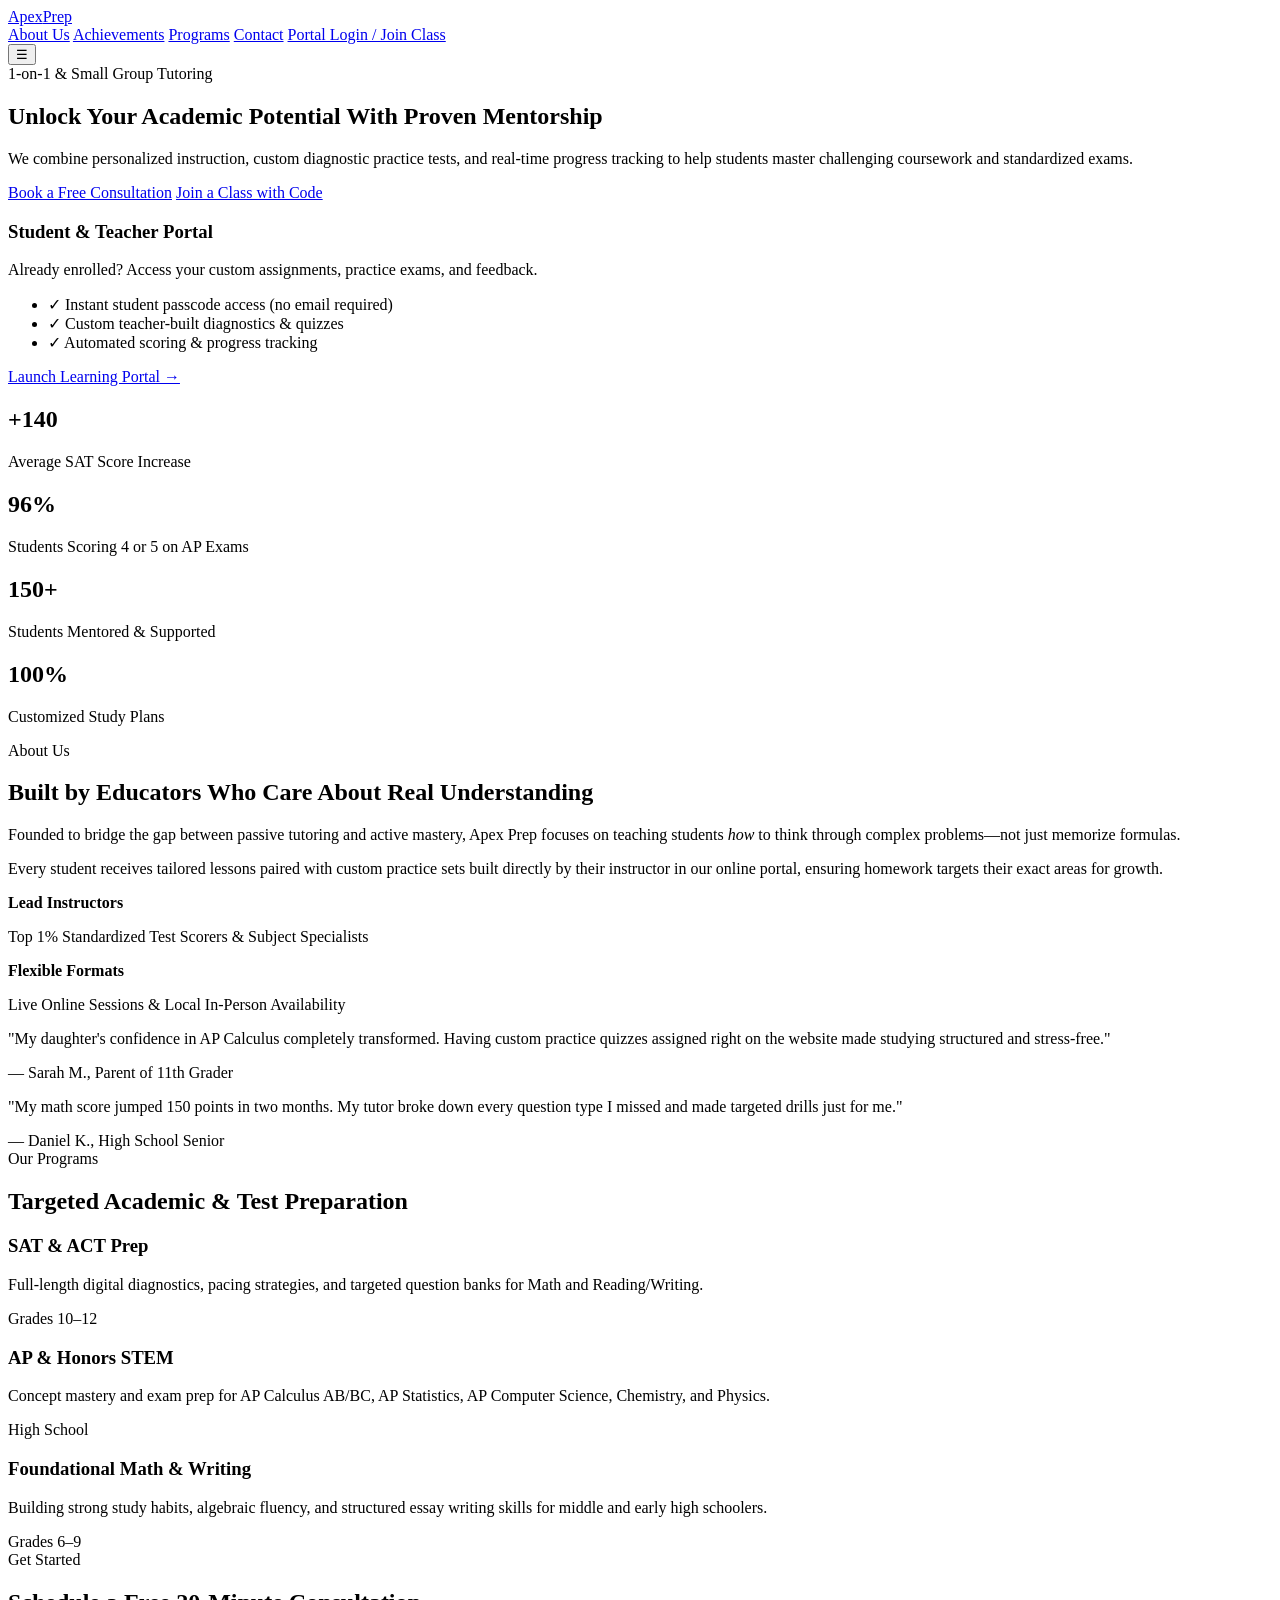
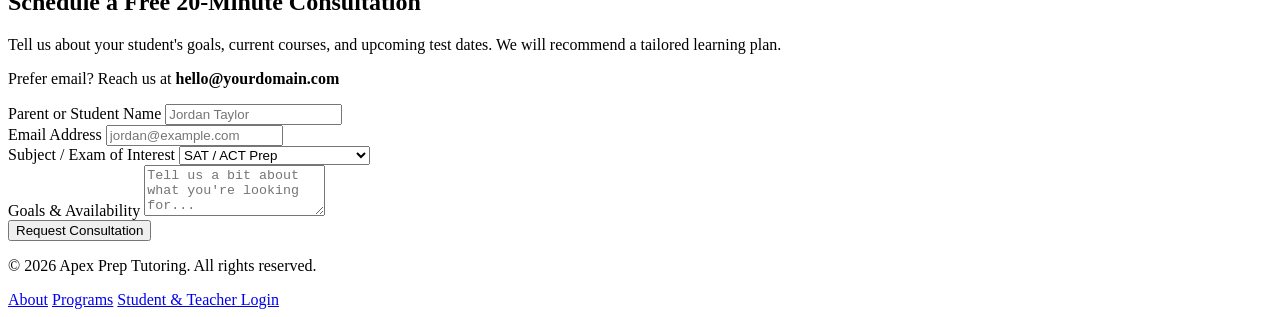
==== index.html @ 3d3645db "base files and starting homepage" ====
<!DOCTYPE html>
<html lang="en">
<head>
  <meta charset="UTF-8" />
  <meta name="viewport" content="width=device-width, initial-scale=1.0" />
  <title>Apex Prep Tutoring | Personalized Academic & Test Prep</title>
  <link rel="stylesheet" href="style.css" />
</head>
<body>

  <!-- Navigation Bar -->
  <header class="navbar">
    <div class="container nav-content">
      <a href="index.html" class="logo">Apex<span>Prep</span></a>
      <nav class="nav-links" id="navLinks">
        <a href="#about">About Us</a>
        <a href="#achievements">Achievements</a>
        <a href="#programs">Programs</a>
        <a href="#contact">Contact</a>
        <a href="login.html" class="btn btn-primary nav-btn">Portal Login / Join Class</a>
      </nav>
      <button class="mobile-menu-btn" id="mobileMenuBtn" aria-label="Toggle Menu">☰</button>
    </div>
  </header>

  <!-- Hero Section -->
  <section class="hero">
    <div class="container hero-grid">
      <div class="hero-text">
        <span class="badge">1-on-1 & Small Group Tutoring</span>
        <h1>Unlock Your Academic Potential With Proven Mentorship</h1>
        <p>
          We combine personalized instruction, custom diagnostic practice tests, and real-time progress tracking to help students master challenging coursework and standardized exams.
        </p>
        <div class="hero-actions">
          <a href="#contact" class="btn btn-primary">Book a Free Consultation</a>
          <a href="login.html" class="btn btn-outline">Join a Class with Code</a>
        </div>
      </div>
      <div class="hero-card">
        <h3>Student & Teacher Portal</h3>
        <p>Already enrolled? Access your custom assignments, practice exams, and feedback.</p>
        <ul class="portal-perks">
          <li>✓ Instant student passcode access (no email required)</li>
          <li>✓ Custom teacher-built diagnostics & quizzes</li>
          <li>✓ Automated scoring & progress tracking</li>
        </ul>
        <a href="login.html" class="btn btn-primary full-width">Launch Learning Portal →</a>
      </div>
    </div>
  </section>

  <!-- Achievements Section -->
  <section id="achievements" class="achievements">
    <div class="container">
      <div class="stats-grid">
        <div class="stat-item">
          <h2>+140</h2>
          <p>Average SAT Score Increase</p>
        </div>
        <div class="stat-item">
          <h2>96%</h2>
          <p>Students Scoring 4 or 5 on AP Exams</p>
        </div>
        <div class="stat-item">
          <h2>150+</h2>
          <p>Students Mentored & Supported</p>
        </div>
        <div class="stat-item">
          <h2>100%</h2>
          <p>Customized Study Plans</p>
        </div>
      </div>
    </div>
  </section>

  <!-- About Us Section -->
  <section id="about" class="section">
    <div class="container about-grid">
      <div class="about-content">
        <span class="section-tag">About Us</span>
        <h2>Built by Educators Who Care About Real Understanding</h2>
        <p>
          Founded to bridge the gap between passive tutoring and active mastery, Apex Prep focuses on teaching students <em>how</em> to think through complex problems—not just memorize formulas.
        </p>
        <p>
          Every student receives tailored lessons paired with custom practice sets built directly by their instructor in our online portal, ensuring homework targets their exact areas for growth.
        </p>
        <div class="credentials-box">
          <div>
            <strong>Lead Instructors</strong>
            <p>Top 1% Standardized Test Scorers & Subject Specialists</p>
          </div>
          <div>
            <strong>Flexible Formats</strong>
            <p>Live Online Sessions & Local In-Person Availability</p>
          </div>
        </div>
      </div>
      <div class="testimonials-stack">
        <div class="card testimonial">
          <p>"My daughter's confidence in AP Calculus completely transformed. Having custom practice quizzes assigned right on the website made studying structured and stress-free."</p>
          <span>— Sarah M., Parent of 11th Grader</span>
        </div>
        <div class="card testimonial">
          <p>"My math score jumped 150 points in two months. My tutor broke down every question type I missed and made targeted drills just for me."</p>
          <span>— Daniel K., High School Senior</span>
        </div>
      </div>
    </div>
  </section>

  <!-- Programs Section -->
  <section id="programs" class="section bg-light">
    <div class="container">
      <div class="section-header">
        <span class="section-tag">Our Programs</span>
        <h2>Targeted Academic & Test Preparation</h2>
      </div>
      <div class="programs-grid">
        <div class="card program-card">
          <h3>SAT & ACT Prep</h3>
          <p>Full-length digital diagnostics, pacing strategies, and targeted question banks for Math and Reading/Writing.</p>
          <span class="tag">Grades 10–12</span>
        </div>
        <div class="card program-card">
          <h3>AP & Honors STEM</h3>
          <p>Concept mastery and exam prep for AP Calculus AB/BC, AP Statistics, AP Computer Science, Chemistry, and Physics.</p>
          <span class="tag">High School</span>
        </div>
        <div class="card program-card">
          <h3>Foundational Math & Writing</h3>
          <p>Building strong study habits, algebraic fluency, and structured essay writing skills for middle and early high schoolers.</p>
          <span class="tag">Grades 6–9</span>
        </div>
      </div>
    </div>
  </section>

  <!-- Contact Section -->
  <section id="contact" class="section">
    <div class="container contact-wrapper">
      <div class="contact-info">
        <span class="section-tag">Get Started</span>
        <h2>Schedule a Free 20-Minute Consultation</h2>
        <p>Tell us about your student's goals, current courses, and upcoming test dates. We will recommend a tailored learning plan.</p>
        <p class="email-note">Prefer email? Reach us at <strong>hello@yourdomain.com</strong></p>
      </div>
      <!-- Replace action URL with your Formspree or Web3Forms endpoint later -->
      <form class="card contact-form" action="#" method="POST">
        <div class="form-group">
          <label for="parentName">Parent or Student Name</label>
          <input type="text" id="parentName" name="name" placeholder="Jordan Taylor" required />
        </div>
        <div class="form-group">
          <label for="email">Email Address</label>
          <input type="email" id="email" name="email" placeholder="jordan@example.com" required />
        </div>
        <div class="form-group">
          <label for="subject">Subject / Exam of Interest</label>
          <select id="subject" name="subject">
            <option value="SAT/ACT Prep">SAT / ACT Prep</option>
            <option value="AP / Honors Math & Science">AP / Honors Math & Science</option>
            <option value="Foundational Tutoring">Foundational Tutoring</option>
            <option value="Other">Other</option>
          </select>
        </div>
        <div class="form-group">
          <label for="message">Goals & Availability</label>
          <textarea id="message" name="message" rows="3" placeholder="Tell us a bit about what you're looking for..."></textarea>
        </div>
        <button type="submit" class="btn btn-primary full-width">Request Consultation</button>
      </form>
    </div>
  </section>

  <!-- Footer -->
  <footer class="footer">
    <div class="container footer-content">
      <p>© 2026 Apex Prep Tutoring. All rights reserved.</p>
      <div class="footer-links">
        <a href="#about">About</a>
        <a href="#programs">Programs</a>
        <a href="login.html">Student & Teacher Login</a>
      </div>
    </div>
  </footer>

  <!-- Minimal JS for Mobile Menu Toggle -->
  <script>
    const mobileMenuBtn = document.getElementById('mobileMenuBtn');
    const navLinks = document.getElementById('navLinks');

    mobileMenuBtn.addEventListener('click', () => {
      navLinks.classList.toggle('active');
    });
  </script>
</body>
</html>
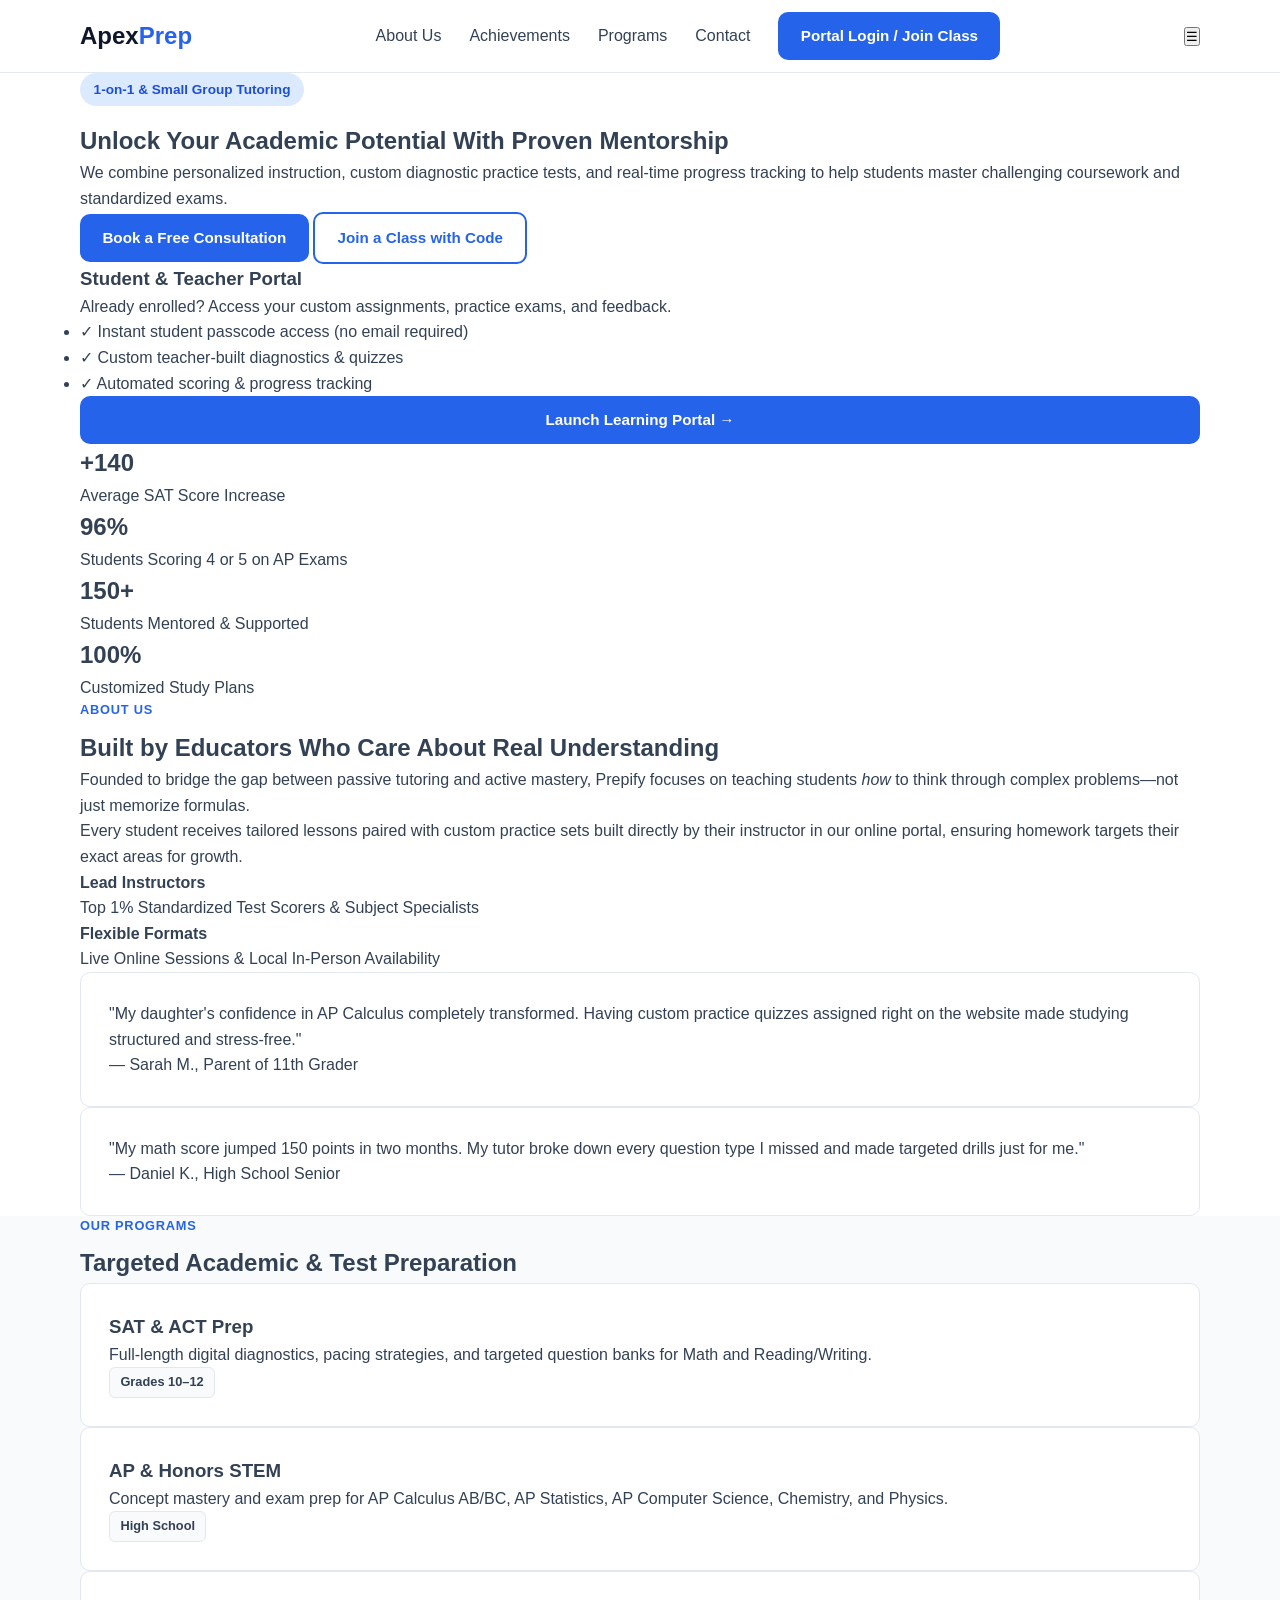
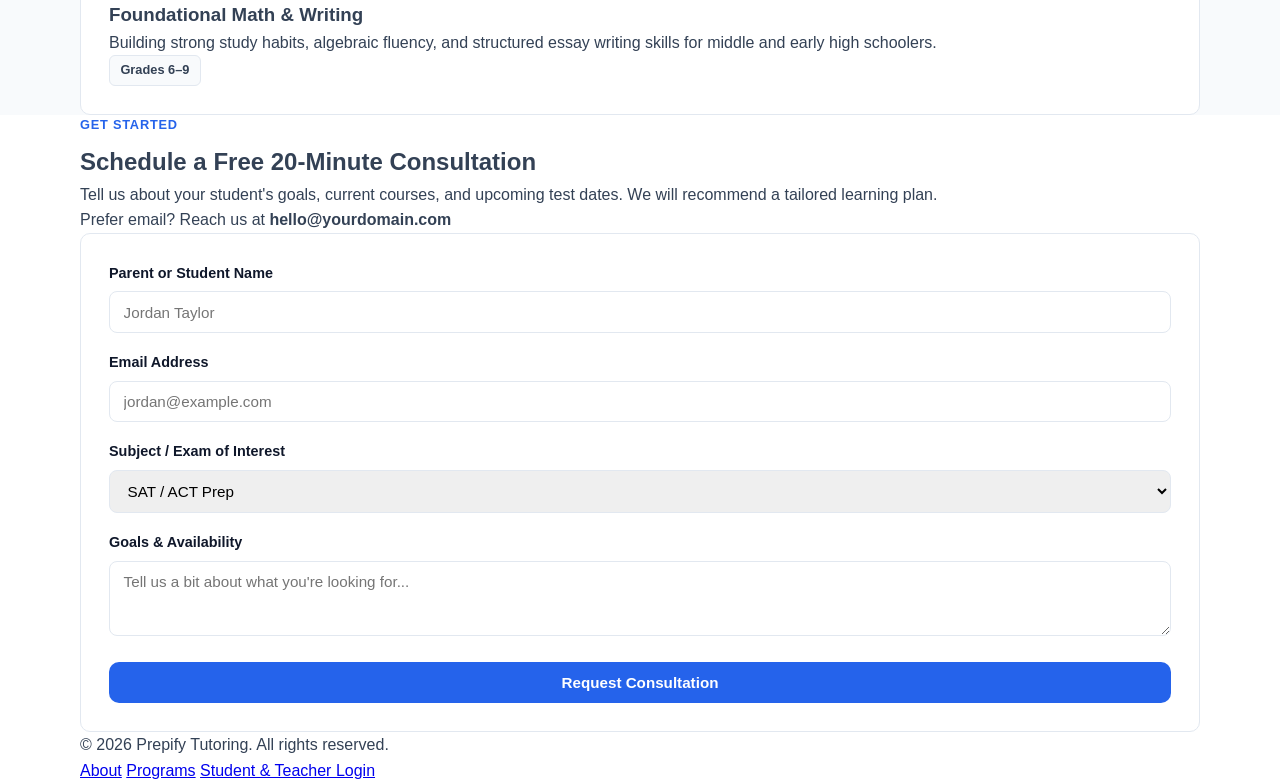
==== commit c1037cec: "vibecoded frontend baseline" ====
--- a/index.html
+++ b/index.html
@@ -3,7 +3,7 @@
 <head>
   <meta charset="UTF-8" />
   <meta name="viewport" content="width=device-width, initial-scale=1.0" />
-  <title>Apex Prep Tutoring | Personalized Academic & Test Prep</title>
+  <title>Prepify Tutoring | Personalized Academic & Test Prep</title>
   <link rel="stylesheet" href="style.css" />
 </head>
 <body>
@@ -81,7 +81,7 @@
         <span class="section-tag">About Us</span>
         <h2>Built by Educators Who Care About Real Understanding</h2>
         <p>
-          Founded to bridge the gap between passive tutoring and active mastery, Apex Prep focuses on teaching students <em>how</em> to think through complex problems—not just memorize formulas.
+          Founded to bridge the gap between passive tutoring and active mastery, Prepify focuses on teaching students <em>how</em> to think through complex problems—not just memorize formulas.
         </p>
         <p>
           Every student receives tailored lessons paired with custom practice sets built directly by their instructor in our online portal, ensuring homework targets their exact areas for growth.
@@ -177,7 +177,7 @@
   <!-- Footer -->
   <footer class="footer">
     <div class="container footer-content">
-      <p>© 2026 Apex Prep Tutoring. All rights reserved.</p>
+      <p>© 2026 Prepify Tutoring. All rights reserved.</p>
       <div class="footer-links">
         <a href="#about">About</a>
         <a href="#programs">Programs</a>
--- a/style.css
+++ b/style.css
@@ -0,0 +1,324 @@
+/* Shared Color Palette & Base Variables */
+:root {
+  --primary: #2563eb;
+  --primary-dark: #1d4ed8;
+  --dark: #0f172a;
+  --text: #334155;
+  --muted: #64748b;
+  --bg-light: #f8fafc;
+  --white: #ffffff;
+  --border: #e2e8f0;
+  --radius: 10px;
+}
+
+* {
+  box-sizing: border-box;
+  margin: 0;
+  padding: 0;
+}
+
+html {
+  scroll-behavior: smooth;
+}
+
+body {
+  font-family: -apple-system, BlinkMacSystemFont, "Segoe UI", Roboto, sans-serif;
+  color: var(--text);
+  line-height: 1.6;
+  background-color: var(--white);
+}
+
+.bg-light {
+  background-color: var(--bg-light);
+}
+
+.container {
+  width: 90%;
+  max-width: 1120px;
+  margin: 0 auto;
+}
+
+/* Shared Buttons */
+.btn {
+  display: inline-block;
+  padding: 0.75rem 1.4rem;
+  border-radius: var(--radius);
+  font-weight: 600;
+  text-decoration: none;
+  cursor: pointer;
+  border: none;
+  font-size: 0.95rem;
+  transition: background-color 0.2s, transform 0.1s;
+}
+
+.btn-primary {
+  background-color: var(--primary);
+  color: var(--white);
+}
+
+.btn-primary:hover {
+  background-color: var(--primary-dark);
+}
+
+.btn-outline {
+  border: 2px solid var(--primary);
+  color: var(--primary);
+  background: transparent;
+}
+
+.btn-outline:hover {
+  background-color: #eff6ff;
+}
+
+.btn-sm {
+  padding: 0.45rem 0.85rem;
+  font-size: 0.84rem;
+}
+
+.full-width {
+  width: 100%;
+  text-align: center;
+}
+
+/* Shared Navbar */
+.navbar {
+  background: var(--white);
+  border-bottom: 1px solid var(--border);
+  position: sticky;
+  top: 0;
+  z-index: 100;
+}
+
+.nav-content {
+  display: flex;
+  justify-content: space-between;
+  align-items: center;
+  height: 72px;
+}
+
+.logo {
+  font-size: 1.5rem;
+  font-weight: 800;
+  color: var(--dark);
+  text-decoration: none;
+}
+
+.logo span {
+  color: var(--primary);
+}
+
+.nav-links {
+  display: flex;
+  align-items: center;
+  gap: 1.75rem;
+}
+
+.nav-links a:not(.btn) {
+  text-decoration: none;
+  color: var(--text);
+  font-weight: 500;
+}
+
+.nav-links a:not(.btn):hover {
+  color: var(--primary);
+}
+
+/* Shared Cards, Badges & Forms */
+.card {
+  background: var(--white);
+  border: 1px solid var(--border);
+  border-radius: var(--radius);
+  padding: 1.75rem;
+}
+
+.badge {
+  display: inline-block;
+  background: #dbeafe;
+  color: var(--primary-dark);
+  padding: 0.35rem 0.85rem;
+  border-radius: 999px;
+  font-size: 0.85rem;
+  font-weight: 600;
+  margin-bottom: 1rem;
+}
+
+.section-tag {
+  text-transform: uppercase;
+  font-size: 0.8rem;
+  font-weight: 700;
+  letter-spacing: 0.06em;
+  color: var(--primary);
+  display: block;
+  margin-bottom: 0.5rem;
+}
+
+.tag {
+  display: inline-block;
+  font-size: 0.8rem;
+  font-weight: 600;
+  background: var(--bg-light);
+  border: 1px solid var(--border);
+  padding: 0.25rem 0.65rem;
+  border-radius: 6px;
+}
+
+.form-group {
+  margin-bottom: 1.15rem;
+}
+
+.form-group label {
+  display: block;
+  font-weight: 600;
+  font-size: 0.9rem;
+  margin-bottom: 0.4rem;
+  color: var(--dark);
+}
+
+.form-group input,
+.form-group select,
+.form-group textarea {
+  width: 100%;
+  padding: 0.7rem 0.85rem;
+  border: 1px solid var(--border);
+  border-radius: 8px;
+  font-size: 0.95rem;
+  font-family: inherit;
+}
+
+.form-group input:focus,
+.form-group select:focus,
+.form-group textarea:focus {
+  outline: none;
+  border-color: var(--primary);
+}
+
+.optional-label {
+  font-weight: 400;
+  color: var(--muted);
+  font-size: 0.82rem;
+}
+
+.hidden {
+  display: none;
+}
+
+/* Shared Portal Header & Lists (Used by Teacher & Student) */
+.role-badge {
+  font-size: 0.75rem;
+  background: #dbeafe;
+  color: var(--primary-dark);
+  padding: 0.2rem 0.55rem;
+  border-radius: 6px;
+  vertical-align: middle;
+  margin-left: 0.35rem;
+}
+
+.user-greeting {
+  font-size: 0.92rem;
+  font-weight: 500;
+  color: var(--muted);
+}
+
+.dashboard-container {
+  padding: 2.5rem 0 4rem;
+}
+
+.dashboard-header {
+  display: flex;
+  justify-content: space-between;
+  align-items: center;
+  flex-wrap: wrap;
+  gap: 1.5rem;
+  margin-bottom: 2rem;
+}
+
+.dashboard-header h1 {
+  font-size: 1.9rem;
+  color: var(--dark);
+}
+
+.dashboard-stats {
+  display: flex;
+  gap: 1rem;
+}
+
+.mini-stat {
+  background: var(--white);
+  border: 1px solid var(--border);
+  border-radius: var(--radius);
+  padding: 0.75rem 1.25rem;
+  text-align: center;
+  min-width: 110px;
+}
+
+.mini-stat strong {
+  display: block;
+  font-size: 1.4rem;
+  color: var(--primary);
+}
+
+.mini-stat span {
+  font-size: 0.8rem;
+  color: var(--muted);
+}
+
+.studio-grid {
+  display: grid;
+  grid-template-columns: 1fr 1.2fr;
+  gap: 1.75rem;
+  align-items: start;
+}
+
+.card-subtitle {
+  font-size: 0.9rem;
+  color: var(--muted);
+  margin-bottom: 1.25rem;
+}
+
+.stack-list {
+  display: flex;
+  flex-direction: column;
+  gap: 0.85rem;
+}
+
+.list-item-card {
+  display: flex;
+  justify-content: space-between;
+  align-items: center;
+  gap: 1rem;
+  padding: 0.9rem 1rem;
+  border: 1px solid var(--border);
+  border-radius: 8px;
+  background: var(--bg-light);
+}
+
+.item-meta {
+  font-size: 0.84rem;
+  color: var(--muted);
+  margin-top: 0.15rem;
+}
+
+.code-pill {
+  font-family: monospace;
+  font-weight: 700;
+  font-size: 0.88rem;
+  background: #eff6ff;
+  color: var(--primary-dark);
+  border: 1px solid #bfdbfe;
+  padding: 0.35rem 0.65rem;
+  border-radius: 6px;
+  white-space: nowrap;
+}
+
+.empty-state {
+  font-size: 0.9rem;
+  color: var(--muted);
+  text-align: center;
+  padding: 1.5rem 0;
+}
+
+@media (max-width: 850px) {
+  .studio-grid {
+    grid-template-columns: 1fr;
+  }
+}
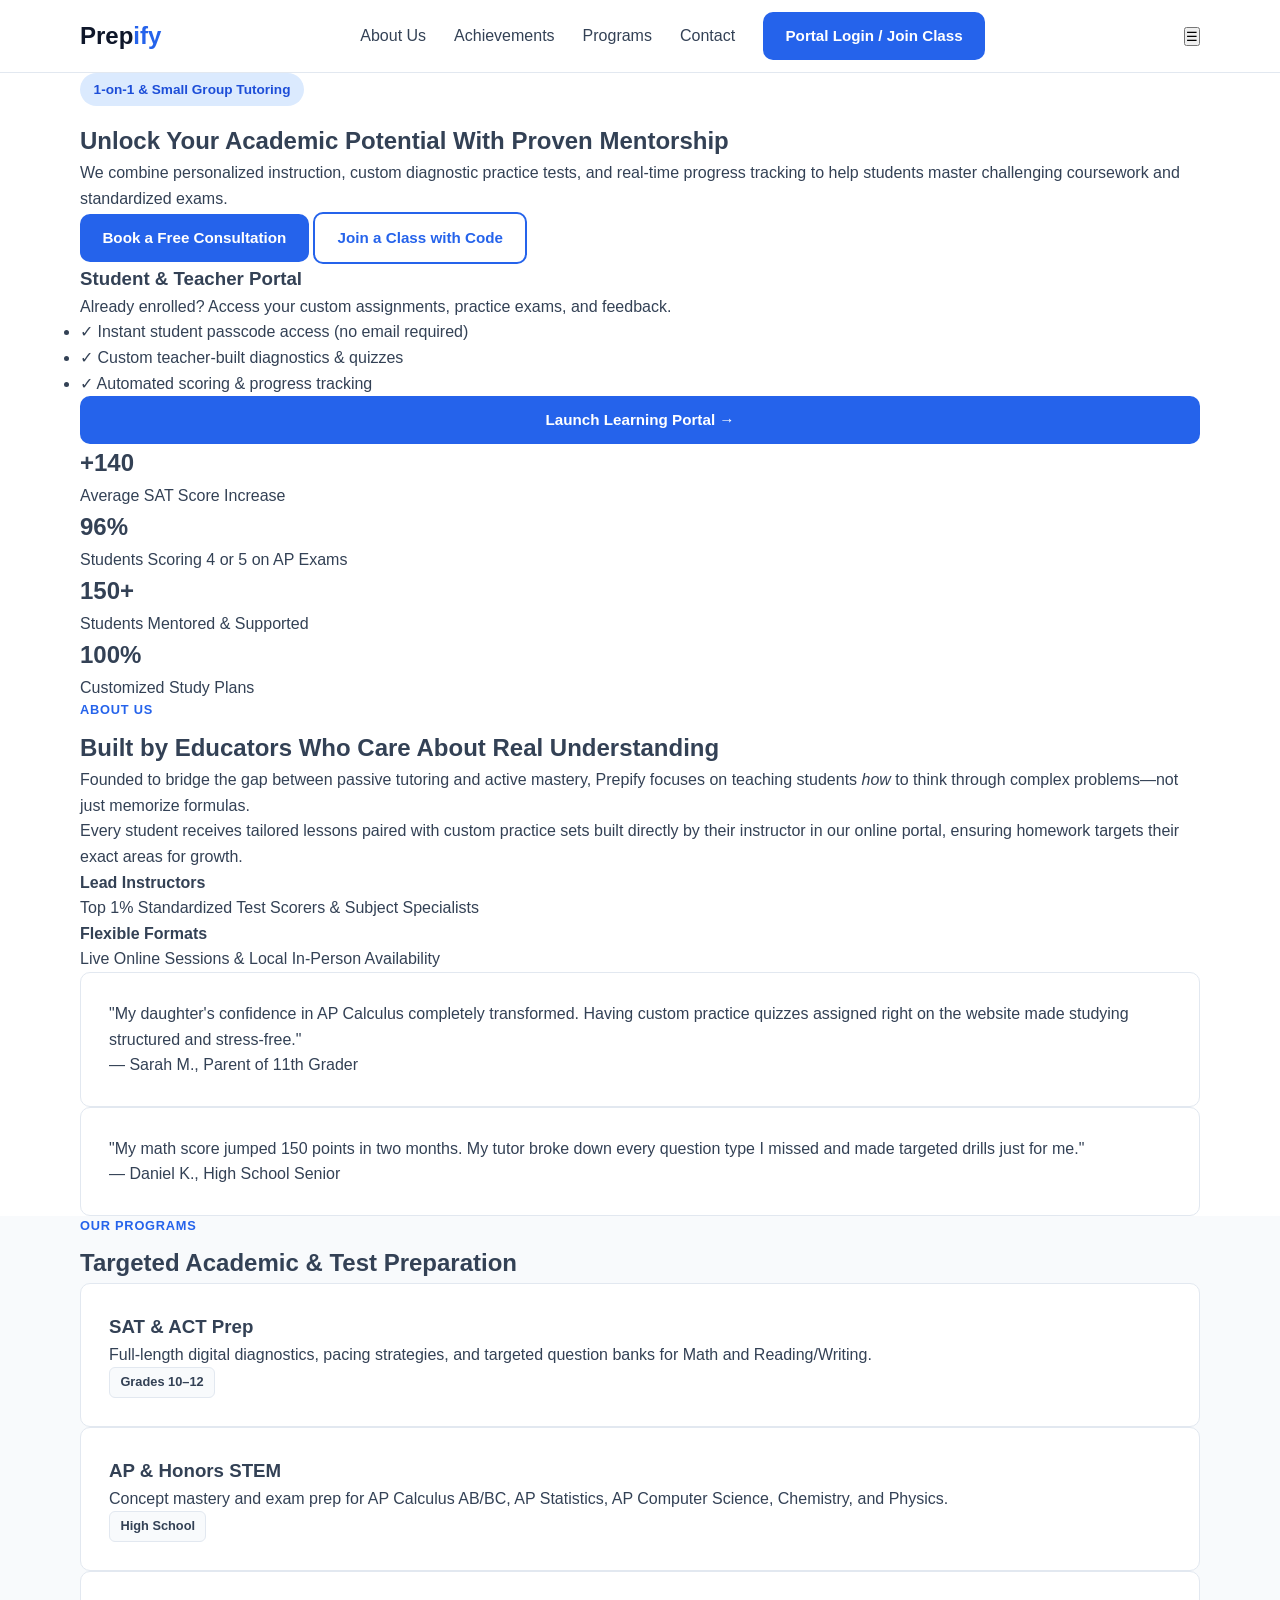
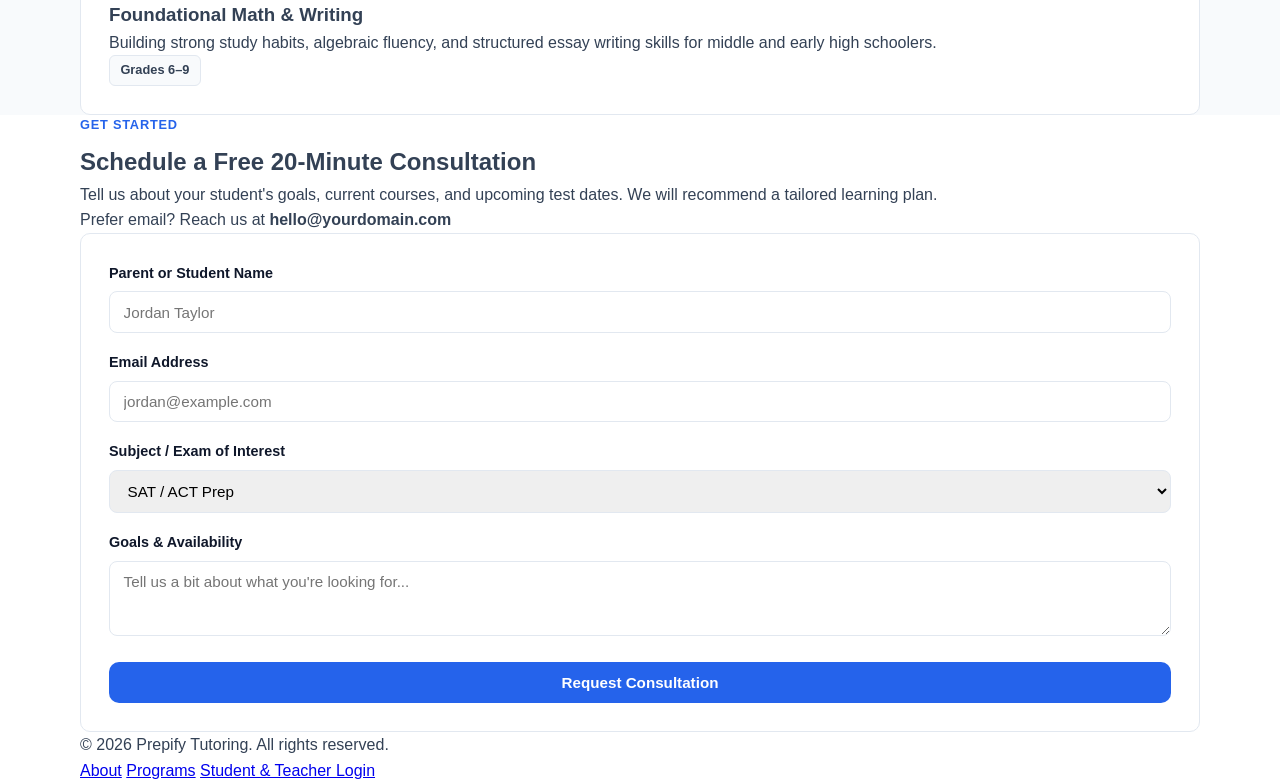
==== commit d01cbf91: "trying to get the assign test full adaptive test working but encountering some issues" ====
--- a/index.html
+++ b/index.html
@@ -11,7 +11,7 @@
   <!-- Navigation Bar -->
   <header class="navbar">
     <div class="container nav-content">
-      <a href="index.html" class="logo">Apex<span>Prep</span></a>
+      <a href="index.html" class="logo">Prep<span>ify</span></a>
       <nav class="nav-links" id="navLinks">
         <a href="#about">About Us</a>
         <a href="#achievements">Achievements</a>
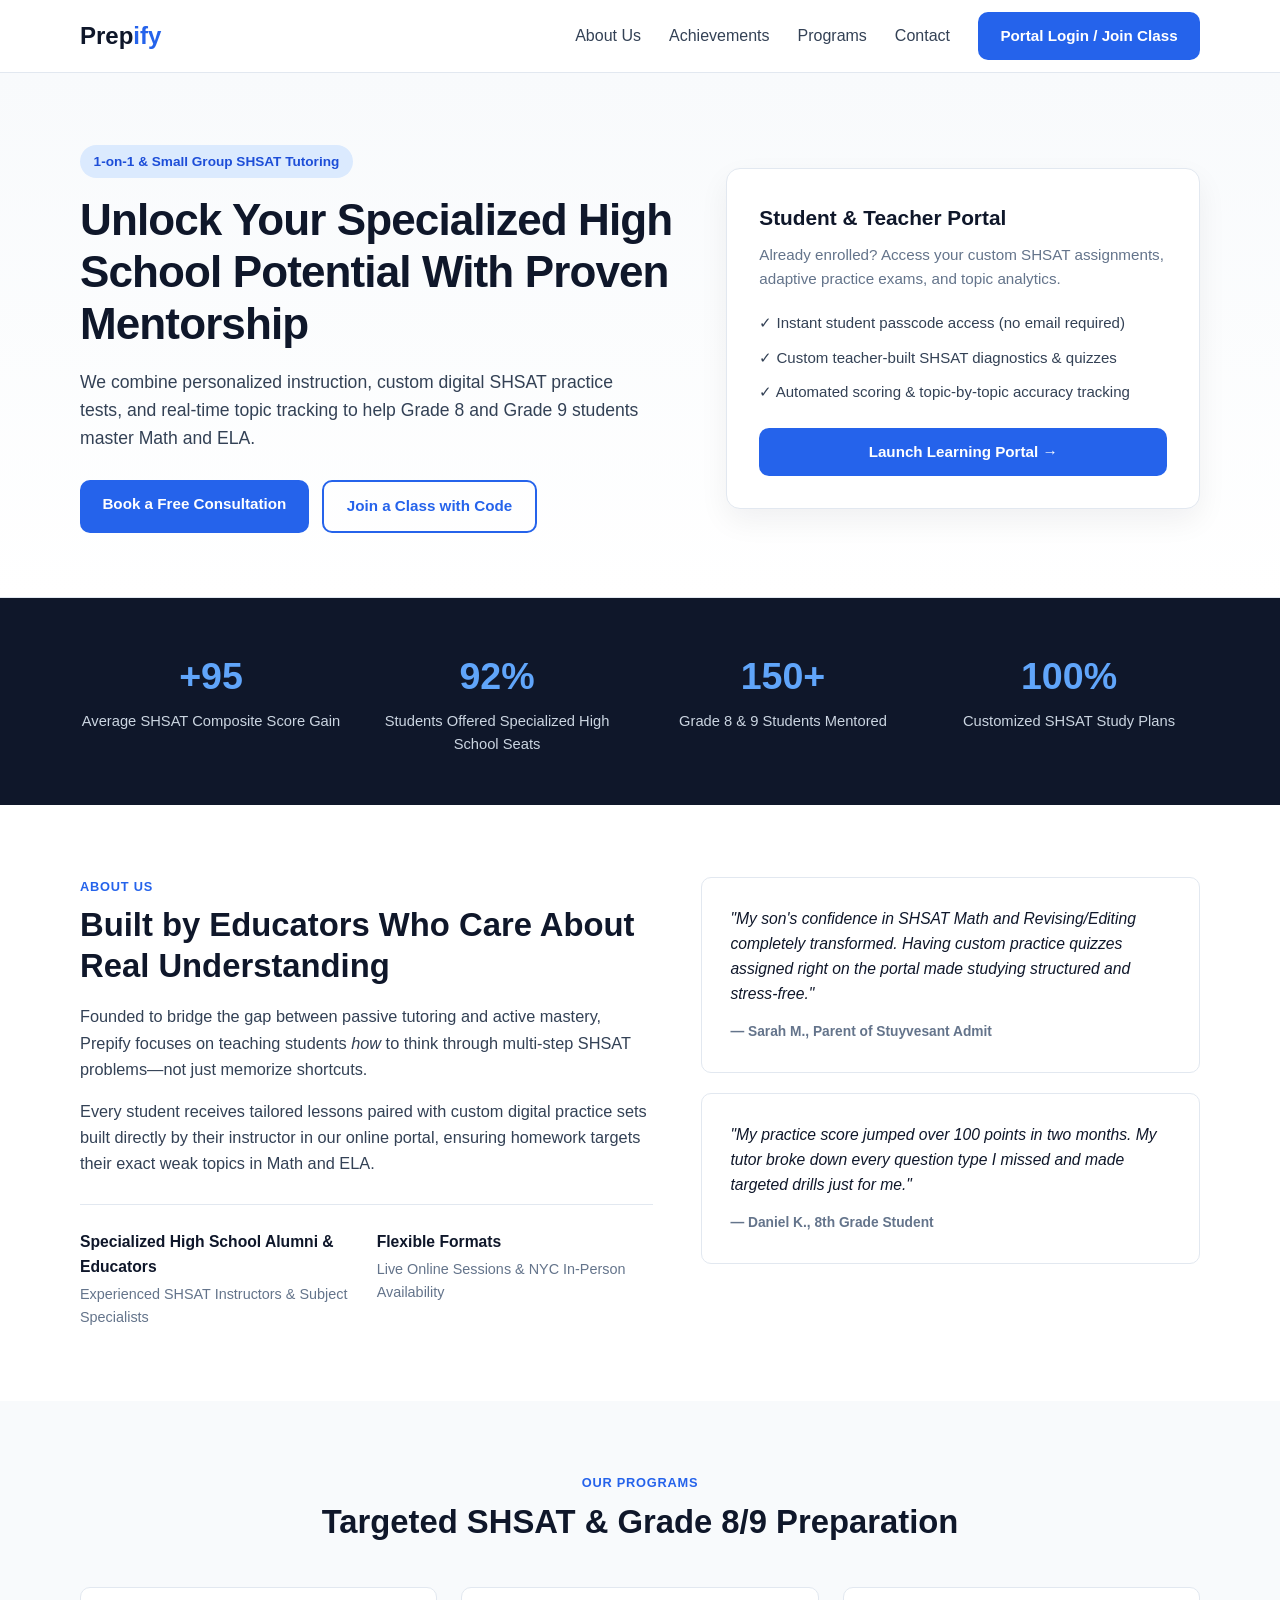
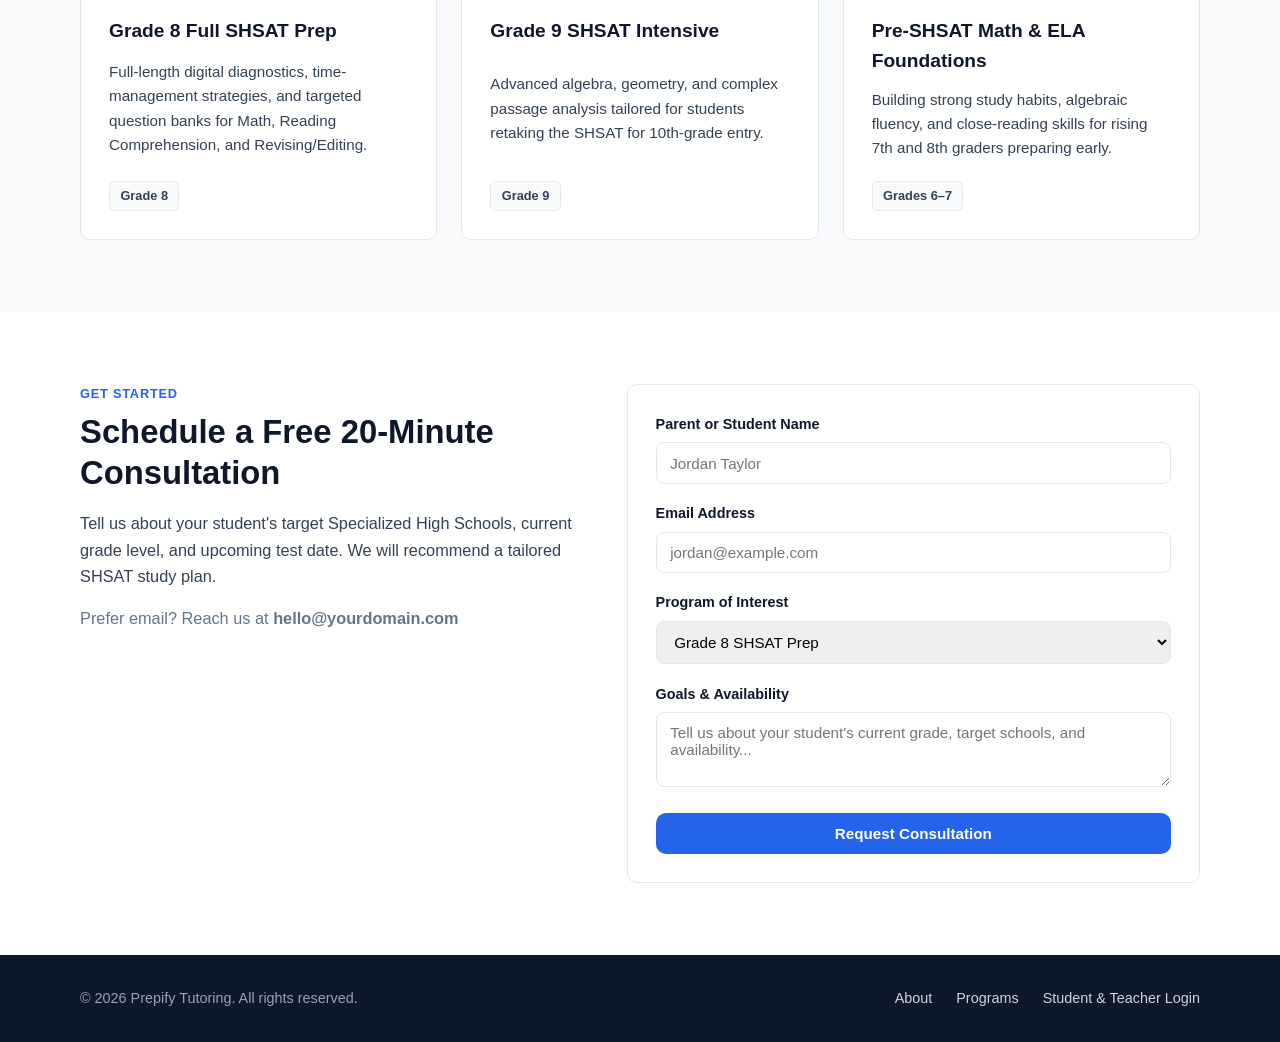
==== commit d458877a: "fixed stylizing with the login and index" ====
--- a/index.html
+++ b/index.html
@@ -3,7 +3,7 @@
 <head>
   <meta charset="UTF-8" />
   <meta name="viewport" content="width=device-width, initial-scale=1.0" />
-  <title>Prepify Tutoring | Personalized Academic & Test Prep</title>
+  <title>Prepify Tutoring | Personalized SHSAT & Grade 8/9 Test Prep</title>
   <link rel="stylesheet" href="style.css" />
 </head>
 <body>
@@ -27,10 +27,10 @@
   <section class="hero">
     <div class="container hero-grid">
       <div class="hero-text">
-        <span class="badge">1-on-1 & Small Group Tutoring</span>
-        <h1>Unlock Your Academic Potential With Proven Mentorship</h1>
+        <span class="badge">1-on-1 & Small Group SHSAT Tutoring</span>
+        <h1>Unlock Your Specialized High School Potential With Proven Mentorship</h1>
         <p>
-          We combine personalized instruction, custom diagnostic practice tests, and real-time progress tracking to help students master challenging coursework and standardized exams.
+          We combine personalized instruction, custom digital SHSAT practice tests, and real-time topic tracking to help Grade 8 and Grade 9 students master Math and ELA.
         </p>
         <div class="hero-actions">
           <a href="#contact" class="btn btn-primary">Book a Free Consultation</a>
@@ -39,11 +39,11 @@
       </div>
       <div class="hero-card">
         <h3>Student & Teacher Portal</h3>
-        <p>Already enrolled? Access your custom assignments, practice exams, and feedback.</p>
+        <p>Already enrolled? Access your custom SHSAT assignments, adaptive practice exams, and topic analytics.</p>
         <ul class="portal-perks">
           <li>✓ Instant student passcode access (no email required)</li>
-          <li>✓ Custom teacher-built diagnostics & quizzes</li>
-          <li>✓ Automated scoring & progress tracking</li>
+          <li>✓ Custom teacher-built SHSAT diagnostics & quizzes</li>
+          <li>✓ Automated scoring & topic-by-topic accuracy tracking</li>
         </ul>
         <a href="login.html" class="btn btn-primary full-width">Launch Learning Portal →</a>
       </div>
@@ -55,20 +55,20 @@
     <div class="container">
       <div class="stats-grid">
         <div class="stat-item">
-          <h2>+140</h2>
-          <p>Average SAT Score Increase</p>
+          <h2>+95</h2>
+          <p>Average SHSAT Composite Score Gain</p>
         </div>
         <div class="stat-item">
-          <h2>96%</h2>
-          <p>Students Scoring 4 or 5 on AP Exams</p>
+          <h2>92%</h2>
+          <p>Students Offered Specialized High School Seats</p>
         </div>
         <div class="stat-item">
           <h2>150+</h2>
-          <p>Students Mentored & Supported</p>
+          <p>Grade 8 & 9 Students Mentored</p>
         </div>
         <div class="stat-item">
           <h2>100%</h2>
-          <p>Customized Study Plans</p>
+          <p>Customized SHSAT Study Plans</p>
         </div>
       </div>
     </div>
@@ -81,30 +81,30 @@
         <span class="section-tag">About Us</span>
         <h2>Built by Educators Who Care About Real Understanding</h2>
         <p>
-          Founded to bridge the gap between passive tutoring and active mastery, Prepify focuses on teaching students <em>how</em> to think through complex problems—not just memorize formulas.
+          Founded to bridge the gap between passive tutoring and active mastery, Prepify focuses on teaching students <em>how</em> to think through multi-step SHSAT problems—not just memorize shortcuts.
         </p>
         <p>
-          Every student receives tailored lessons paired with custom practice sets built directly by their instructor in our online portal, ensuring homework targets their exact areas for growth.
+          Every student receives tailored lessons paired with custom digital practice sets built directly by their instructor in our online portal, ensuring homework targets their exact weak topics in Math and ELA.
         </p>
         <div class="credentials-box">
           <div>
-            <strong>Lead Instructors</strong>
-            <p>Top 1% Standardized Test Scorers & Subject Specialists</p>
+            <strong>Specialized High School Alumni & Educators</strong>
+            <p>Experienced SHSAT Instructors & Subject Specialists</p>
           </div>
           <div>
             <strong>Flexible Formats</strong>
-            <p>Live Online Sessions & Local In-Person Availability</p>
+            <p>Live Online Sessions & NYC In-Person Availability</p>
           </div>
         </div>
       </div>
       <div class="testimonials-stack">
         <div class="card testimonial">
-          <p>"My daughter's confidence in AP Calculus completely transformed. Having custom practice quizzes assigned right on the website made studying structured and stress-free."</p>
-          <span>— Sarah M., Parent of 11th Grader</span>
+          <p>"My son's confidence in SHSAT Math and Revising/Editing completely transformed. Having custom practice quizzes assigned right on the portal made studying structured and stress-free."</p>
+          <span>— Sarah M., Parent of Stuyvesant Admit</span>
         </div>
         <div class="card testimonial">
-          <p>"My math score jumped 150 points in two months. My tutor broke down every question type I missed and made targeted drills just for me."</p>
-          <span>— Daniel K., High School Senior</span>
+          <p>"My practice score jumped over 100 points in two months. My tutor broke down every question type I missed and made targeted drills just for me."</p>
+          <span>— Daniel K., 8th Grade Student</span>
         </div>
       </div>
     </div>
@@ -115,23 +115,23 @@
     <div class="container">
       <div class="section-header">
         <span class="section-tag">Our Programs</span>
-        <h2>Targeted Academic & Test Preparation</h2>
+        <h2>Targeted SHSAT & Grade 8/9 Preparation</h2>
       </div>
       <div class="programs-grid">
         <div class="card program-card">
-          <h3>SAT & ACT Prep</h3>
-          <p>Full-length digital diagnostics, pacing strategies, and targeted question banks for Math and Reading/Writing.</p>
-          <span class="tag">Grades 10–12</span>
+          <h3>Grade 8 Full SHSAT Prep</h3>
+          <p>Full-length digital diagnostics, time-management strategies, and targeted question banks for Math, Reading Comprehension, and Revising/Editing.</p>
+          <span class="tag">Grade 8</span>
         </div>
         <div class="card program-card">
-          <h3>AP & Honors STEM</h3>
-          <p>Concept mastery and exam prep for AP Calculus AB/BC, AP Statistics, AP Computer Science, Chemistry, and Physics.</p>
-          <span class="tag">High School</span>
+          <h3>Grade 9 SHSAT Intensive</h3>
+          <p>Advanced algebra, geometry, and complex passage analysis tailored for students retaking the SHSAT for 10th-grade entry.</p>
+          <span class="tag">Grade 9</span>
         </div>
         <div class="card program-card">
-          <h3>Foundational Math & Writing</h3>
-          <p>Building strong study habits, algebraic fluency, and structured essay writing skills for middle and early high schoolers.</p>
-          <span class="tag">Grades 6–9</span>
+          <h3>Pre-SHSAT Math & ELA Foundations</h3>
+          <p>Building strong study habits, algebraic fluency, and close-reading skills for rising 7th and 8th graders preparing early.</p>
+          <span class="tag">Grades 6–7</span>
         </div>
       </div>
     </div>
@@ -143,7 +143,7 @@
       <div class="contact-info">
         <span class="section-tag">Get Started</span>
         <h2>Schedule a Free 20-Minute Consultation</h2>
-        <p>Tell us about your student's goals, current courses, and upcoming test dates. We will recommend a tailored learning plan.</p>
+        <p>Tell us about your student's target Specialized High Schools, current grade level, and upcoming test date. We will recommend a tailored SHSAT study plan.</p>
         <p class="email-note">Prefer email? Reach us at <strong>hello@yourdomain.com</strong></p>
       </div>
       <!-- Replace action URL with your Formspree or Web3Forms endpoint later -->
@@ -157,17 +157,17 @@
           <input type="email" id="email" name="email" placeholder="jordan@example.com" required />
         </div>
         <div class="form-group">
-          <label for="subject">Subject / Exam of Interest</label>
+          <label for="subject">Program of Interest</label>
           <select id="subject" name="subject">
-            <option value="SAT/ACT Prep">SAT / ACT Prep</option>
-            <option value="AP / Honors Math & Science">AP / Honors Math & Science</option>
-            <option value="Foundational Tutoring">Foundational Tutoring</option>
-            <option value="Other">Other</option>
+            <option value="Grade 8 SHSAT Prep">Grade 8 SHSAT Prep</option>
+            <option value="Grade 9 SHSAT Intensive">Grade 9 SHSAT Intensive</option>
+            <option value="Pre-SHSAT Foundations (Grades 6-7)">Pre-SHSAT Foundations (Grades 6–7)</option>
+            <option value="SHSAT Diagnostic Assessment">SHSAT Diagnostic Assessment</option>
           </select>
         </div>
         <div class="form-group">
           <label for="message">Goals & Availability</label>
-          <textarea id="message" name="message" rows="3" placeholder="Tell us a bit about what you're looking for..."></textarea>
+          <textarea id="message" name="message" rows="3" placeholder="Tell us about your student's current grade, target schools, and availability..."></textarea>
         </div>
         <button type="submit" class="btn btn-primary full-width">Request Consultation</button>
       </form>
--- a/style.css
+++ b/style.css
@@ -321,4 +321,404 @@
   .studio-grid {
     grid-template-columns: 1fr;
   }
+}
+
+/* =========================================================
+   LANDING PAGE (index.html) STYLES
+========================================================= */
+.mobile-menu-btn {
+  display: none;
+  background: transparent;
+  border: 1px solid var(--border);
+  border-radius: 8px;
+  padding: 0.4rem 0.65rem;
+  font-size: 1.25rem;
+  color: var(--dark);
+  cursor: pointer;
+}
+
+/* Hero Section */
+.hero {
+  padding: 4.5rem 0 4rem;
+  background: linear-gradient(180deg, #f8fafc 0%, #ffffff 100%);
+  border-bottom: 1px solid var(--border);
+}
+
+.hero-grid {
+  display: grid;
+  grid-template-columns: 1.2fr 0.95fr;
+  gap: 3rem;
+  align-items: center;
+}
+
+.hero-text h1 {
+  font-size: 2.75rem;
+  line-height: 1.18;
+  color: var(--dark);
+  margin-bottom: 1.15rem;
+  letter-spacing: -0.02em;
+}
+
+.hero-text p {
+  font-size: 1.1rem;
+  color: var(--text);
+  margin-bottom: 1.75rem;
+  max-width: 560px;
+}
+
+.hero-actions {
+  display: flex;
+  flex-wrap: wrap;
+  gap: 0.85rem;
+}
+
+.hero-card {
+  background: var(--white);
+  border: 1px solid var(--border);
+  border-radius: 14px;
+  padding: 2rem;
+  box-shadow: 0 12px 30px rgba(15, 23, 42, 0.06);
+}
+
+.hero-card h3 {
+  font-size: 1.3rem;
+  color: var(--dark);
+  margin-bottom: 0.5rem;
+}
+
+.hero-card > p {
+  font-size: 0.95rem;
+  color: var(--muted);
+  margin-bottom: 1.25rem;
+}
+
+.portal-perks {
+  list-style: none;
+  display: flex;
+  flex-direction: column;
+  gap: 0.65rem;
+  margin-bottom: 1.5rem;
+}
+
+.portal-perks li {
+  font-size: 0.94rem;
+  color: var(--text);
+  font-weight: 500;
+}
+
+/* Achievements / Stats Bar */
+.achievements {
+  background-color: var(--dark);
+  color: var(--white);
+  padding: 3rem 0;
+}
+
+.stats-grid {
+  display: grid;
+  grid-template-columns: repeat(4, 1fr);
+  gap: 1.5rem;
+  text-align: center;
+}
+
+.stat-item h2 {
+  font-size: 2.35rem;
+  font-weight: 800;
+  color: #60a5fa;
+  margin-bottom: 0.25rem;
+}
+
+.stat-item p {
+  font-size: 0.92rem;
+  color: #cbd5e1;
+}
+
+/* General Landing Sections */
+.section {
+  padding: 4.5rem 0;
+}
+
+.section-header {
+  text-align: center;
+  max-width: 640px;
+  margin: 0 auto 2.75rem;
+}
+
+.section-header h2,
+.about-content h2,
+.contact-info h2 {
+  font-size: 2.05rem;
+  line-height: 1.25;
+  color: var(--dark);
+  margin-bottom: 1rem;
+}
+
+/* About Us & Testimonials */
+.about-grid {
+  display: grid;
+  grid-template-columns: 1.15fr 1fr;
+  gap: 3rem;
+  align-items: start;
+}
+
+.about-content p {
+  margin-bottom: 1rem;
+  font-size: 1.02rem;
+}
+
+.credentials-box {
+  display: grid;
+  grid-template-columns: 1fr 1fr;
+  gap: 1.25rem;
+  margin-top: 1.75rem;
+  padding-top: 1.5rem;
+  border-top: 1px solid var(--border);
+}
+
+.credentials-box strong {
+  display: block;
+  color: var(--dark);
+  font-size: 0.98rem;
+  margin-bottom: 0.25rem;
+}
+
+.credentials-box p {
+  font-size: 0.9rem;
+  color: var(--muted);
+  margin-bottom: 0;
+}
+
+.testimonials-stack {
+  display: flex;
+  flex-direction: column;
+  gap: 1.25rem;
+}
+
+.testimonial p {
+  font-style: italic;
+  color: var(--dark);
+  margin-bottom: 0.75rem;
+  font-size: 0.98rem;
+}
+
+.testimonial span {
+  font-size: 0.86rem;
+  font-weight: 600;
+  color: var(--muted);
+}
+
+/* Programs Grid */
+.programs-grid {
+  display: grid;
+  grid-template-columns: repeat(3, 1fr);
+  gap: 1.5rem;
+}
+
+.program-card {
+  display: flex;
+  flex-direction: column;
+  justify-content: space-between;
+  align-items: flex-start;
+  transition: transform 0.15s ease, box-shadow 0.15s ease;
+}
+
+.program-card:hover {
+  transform: translateY(-3px);
+  box-shadow: 0 10px 24px rgba(15, 23, 42, 0.06);
+}
+
+.program-card h3 {
+  font-size: 1.2rem;
+  color: var(--dark);
+  margin-bottom: 0.65rem;
+}
+
+.program-card p {
+  font-size: 0.95rem;
+  color: var(--text);
+  margin-bottom: 1.25rem;
+}
+
+/* Contact Section */
+.contact-wrapper {
+  display: grid;
+  grid-template-columns: 1fr 1.15fr;
+  gap: 3rem;
+  align-items: start;
+}
+
+.contact-info p {
+  font-size: 1.02rem;
+  margin-bottom: 1rem;
+}
+
+.email-note {
+  color: var(--muted);
+  font-size: 0.95rem;
+}
+
+/* Footer */
+.footer {
+  background-color: var(--dark);
+  color: #94a3b8;
+  padding: 2rem 0;
+  font-size: 0.9rem;
+}
+
+.footer-content {
+  display: flex;
+  justify-content: space-between;
+  align-items: center;
+  flex-wrap: wrap;
+  gap: 1rem;
+}
+
+.footer-links {
+  display: flex;
+  gap: 1.5rem;
+}
+
+.footer-links a {
+  color: #cbd5e1;
+  text-decoration: none;
+}
+
+.footer-links a:hover {
+  color: var(--white);
+}
+
+/* Responsive Breakpoints for index.html */
+@media (max-width: 900px) {
+  .hero-grid,
+  .about-grid,
+  .contact-wrapper {
+    grid-template-columns: 1fr;
+    gap: 2rem;
+  }
+
+  .programs-grid {
+    grid-template-columns: 1fr;
+  }
+
+  .stats-grid {
+    grid-template-columns: repeat(2, 1fr);
+  }
+
+  .hero-text h1 {
+    font-size: 2.15rem;
+  }
+}
+
+@media (max-width: 768px) {
+  .mobile-menu-btn {
+    display: inline-block;
+  }
+
+  .nav-links {
+    display: none;
+    position: absolute;
+    top: 72px;
+    left: 0;
+    right: 0;
+    background: var(--white);
+    border-bottom: 1px solid var(--border);
+    flex-direction: column;
+    align-items: stretch;
+    padding: 1rem 5%;
+    gap: 0.85rem;
+  }
+
+  .nav-links.active {
+    display: flex;
+  }
+
+  .credentials-box {
+    grid-template-columns: 1fr;
+  }
+}
+
+/* =========================================================
+   LOGIN PAGE (login.html) STYLES
+========================================================= */
+.auth-wrapper {
+  min-height: calc(100vh - 73px);
+  display: flex;
+  align-items: center;
+  justify-content: center;
+  padding: 2.5rem 1rem;
+}
+
+.auth-card {
+  width: 100%;
+  max-width: 440px;
+  padding: 2.25rem;
+  box-shadow: 0 12px 30px rgba(15, 23, 42, 0.06);
+}
+
+.auth-header {
+  text-align: center;
+  margin-bottom: 1.5rem;
+}
+
+.auth-header h2 {
+  font-size: 1.65rem;
+  color: var(--dark);
+  margin-bottom: 0.35rem;
+}
+
+.auth-header p {
+  font-size: 0.93rem;
+  color: var(--muted);
+}
+
+.role-tabs {
+  display: grid;
+  grid-template-columns: 1fr 1fr;
+  gap: 0.4rem;
+  background-color: var(--bg-light);
+  border: 1px solid var(--border);
+  border-radius: var(--radius);
+  padding: 0.3rem;
+  margin-bottom: 1.5rem;
+}
+
+.tab-btn {
+  padding: 0.6rem 0.85rem;
+  border: none;
+  border-radius: 7px;
+  background: transparent;
+  color: var(--muted);
+  font-family: inherit;
+  font-size: 0.92rem;
+  font-weight: 600;
+  cursor: pointer;
+  transition: background-color 0.15s ease, color 0.15s ease, box-shadow 0.15s ease;
+}
+
+.tab-btn:hover:not(.active) {
+  color: var(--dark);
+}
+
+.tab-btn.active {
+  background-color: var(--primary);
+  color: var(--white);
+  box-shadow: 0 2px 6px rgba(37, 99, 235, 0.25);
+}
+
+.auth-alert {
+  background-color: #fef2f2;
+  border: 1px solid #fecaca;
+  color: #b91c1c;
+  padding: 0.75rem 0.9rem;
+  border-radius: 8px;
+  font-size: 0.88rem;
+  font-weight: 500;
+  margin-bottom: 1.15rem;
+}
+
+.auth-help {
+  margin-top: 1.1rem;
+  font-size: 0.84rem;
+  color: var(--muted);
+  text-align: center;
+  line-height: 1.5;
 }
